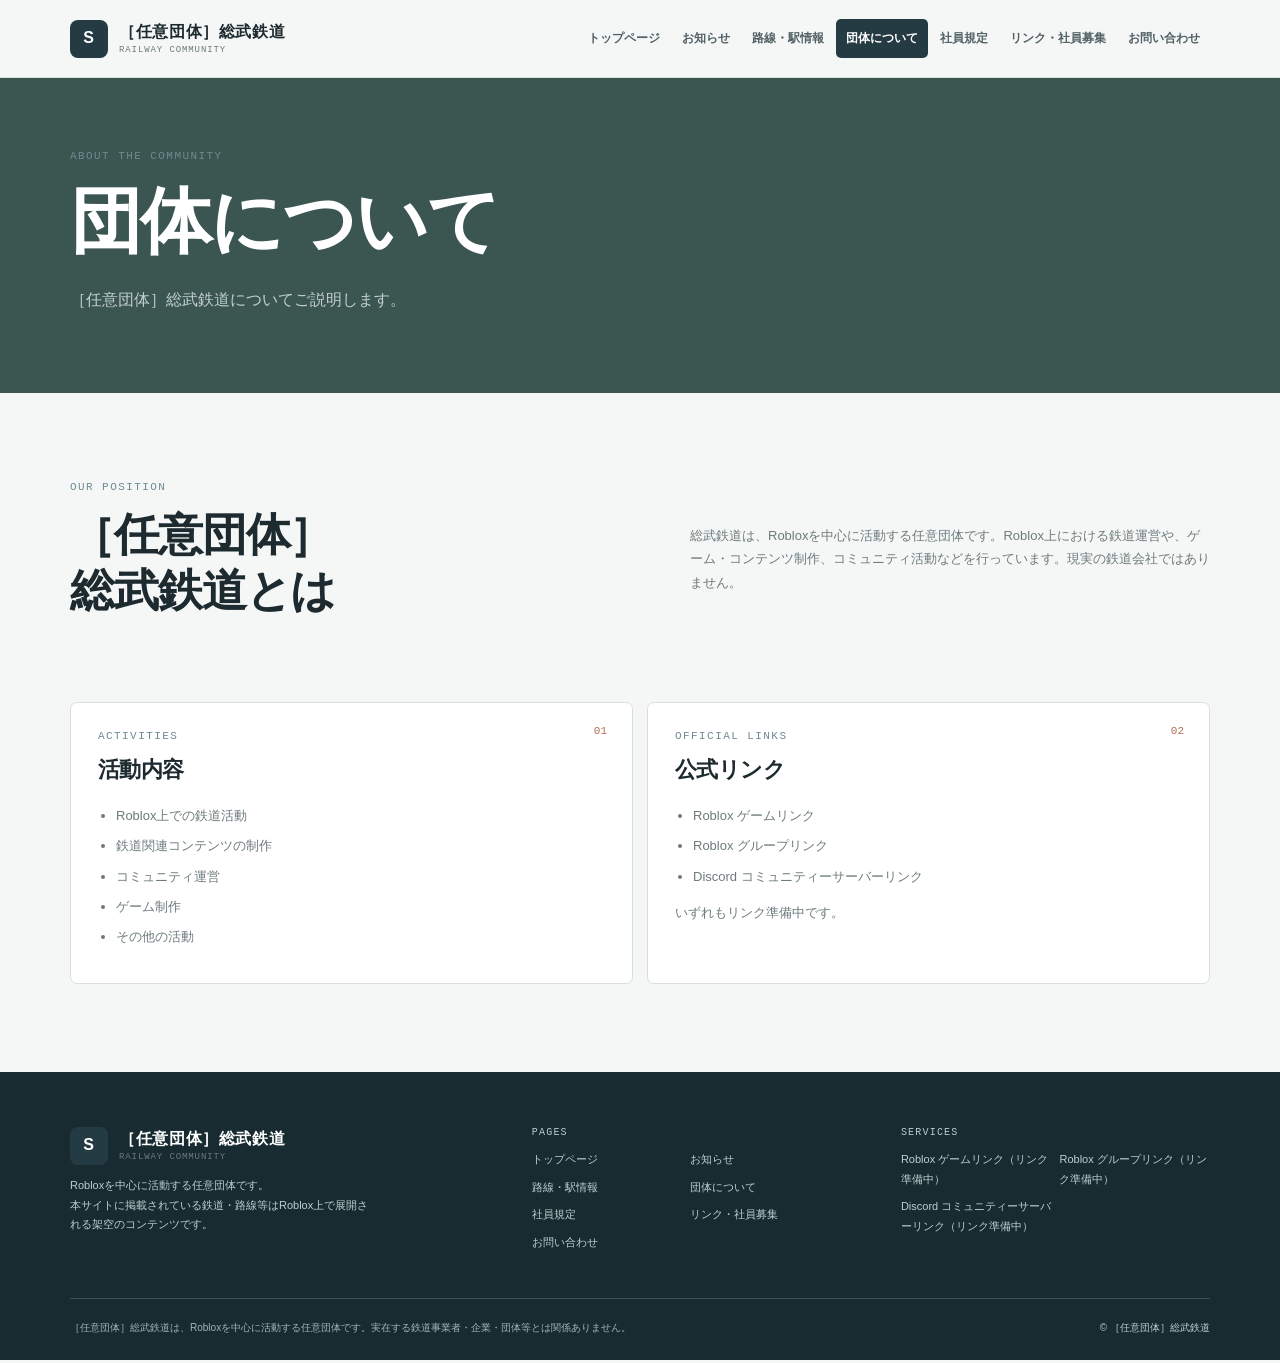
==== website/about.html @ edae3bec "first commit" ====
<!doctype html>
<html lang="ja"><head><meta charset="UTF-8"><meta name="viewport" content="width=device-width, initial-scale=1"><meta name="description" content="［任意団体］総武鉄道について。Robloxを中心に活動する任意団体です。"><title>団体について | ［任意団体］総武鉄道</title><link rel="icon" href="assets/logo/favicon.svg" type="image/svg+xml"><link rel="stylesheet" href="css/style.css"></head>
<body data-page="about"><div id="site-header"></div><main><section class="page-hero page-hero--about"><div class="container"><p class="eyebrow">ABOUT THE COMMUNITY</p><h1>団体について</h1><p>［任意団体］総武鉄道についてご説明します。</p></div></section><section class="section"><div class="container about-intro"><div><p class="eyebrow">OUR POSITION</p><h2>［任意団体］<br>総武鉄道とは</h2></div><p class="lead-copy">総武鉄道は、Robloxを中心に活動する任意団体です。Roblox上における鉄道運営や、ゲーム・コンテンツ制作、コミュニティ活動などを行っています。現実の鉄道会社ではありません。</p></div><div class="container info-grid"><article><span>01</span><p class="eyebrow">ACTIVITIES</p><h3>活動内容</h3><ul><li>Roblox上での鉄道活動</li><li>鉄道関連コンテンツの制作</li><li>コミュニティ運営</li><li>ゲーム制作</li><li>その他の活動</li></ul></article><article><span>02</span><p class="eyebrow">OFFICIAL LINKS</p><h3>公式リンク</h3><ul><li>Roblox ゲームリンク</li><li>Roblox グループリンク</li><li>Discord コミュニティーサーバーリンク</li></ul><p class="muted">いずれもリンク準備中です。</p></article></div></section></main><div id="site-footer"></div><script src="js/main.js"></script></body></html>
---- website/css/style.css ----
.article-list:before{display:none}.regulation-chapter{margin-bottom:42px}.regulation-chapter h2{font-size:25px;border-left:3px solid var(--color-accent);padding-left:14px;margin:0 0 24px}.regulation-chapter h3{font-size:18px;margin:25px 0 8px}.regulation-chapter p{font-size:13px;margin:7px 0;line-height:1.9}
 .footer-links--services{grid-template-columns:1fr}
@import url('https://fonts.googleapis.com/css2?family=Zen+Kaku+Gothic+New:wght@400;500;700;900&display=swap');
:root{--color-primary:#253b43;--color-secondary:#6e8b91;--color-accent:#b56f55;--color-background:#f5f7f6;--color-surface:#fff;--color-soft:#e8efed;--color-text:#1d2a2f;--color-muted:#6d7a7c;--color-border:#d8e0de;--font-sans:'Zen Kaku Gothic New','Yu Gothic',Meiryo,sans-serif;--font-mono:ui-monospace,SFMono-Regular,Consolas,monospace;--shadow:0 14px 35px rgba(30,55,62,.08)}*{box-sizing:border-box}html{scroll-behavior:smooth}body{margin:0;background:var(--color-background);color:var(--color-text);font-family:var(--font-sans);line-height:1.8}body.is-ready{animation:fadeIn .45s ease both}a{color:inherit;text-decoration:none}button,input,select,textarea{font:inherit}button{cursor:pointer}.container{width:min(1140px,calc(100% - 48px));margin:auto}.narrow{max-width:820px}.site-header{height:78px;background:rgba(245,247,246,.95);border-bottom:1px solid var(--color-border);position:relative;z-index:10}.header-inner{height:100%;display:flex;align-items:center;justify-content:space-between}.brand{display:flex;align-items:center;gap:11px;font-weight:900;letter-spacing:.04em}.brand-mark{display:grid;place-items:center;width:38px;height:38px;border-radius:8px;background:var(--color-primary);color:#fff;font-weight:900}.brand-text{display:flex;flex-direction:column;line-height:1.2}.brand-text small{font:500 9px var(--font-mono);color:var(--color-muted);letter-spacing:.1em;margin-top:4px}.global-nav{display:flex;align-items:center;gap:2px}.global-nav a{padding:9px 10px;font-size:12px;font-weight:700;color:#526266;border-radius:5px}.global-nav a:hover,.global-nav a.is-current{background:var(--color-primary);color:#fff}.menu-toggle{display:none;background:none;border:0;width:42px;height:42px;color:var(--color-primary)}.menu-toggle i,.menu-toggle:before,.menu-toggle:after{content:'';display:block;width:21px;height:2px;background:currentColor;margin:4px auto;transition:.2s}.eyebrow{font:500 11px var(--font-mono);letter-spacing:.13em;color:var(--color-secondary);margin:0 0 14px}.eyebrow--light{color:#b5d0ce}h1,h2,h3{line-height:1.25;letter-spacing:-.025em}h1{font-size:clamp(40px,6vw,72px);margin:0 0 20px}h2{font-size:clamp(29px,4vw,45px);margin:0 0 18px}h3{font-size:22px;margin:0 0 12px}.hero{min-height:570px;background:var(--color-primary);color:#fff;position:relative;overflow:hidden}.hero__content{position:relative;z-index:2;padding:92px 0}.hero__catch{font-size:25px;color:#d8ebe7;font-weight:700;margin-bottom:12px}.hero__lead{max-width:530px;color:#c1d0d1;font-size:14px}.actions{display:flex;gap:10px;flex-wrap:wrap;margin-top:28px}.button{display:inline-flex;align-items:center;justify-content:center;gap:18px;min-height:45px;border:1px solid transparent;border-radius:5px;padding:0 18px;font-size:12px;font-weight:900;transition:.2s}.button:hover{transform:translateY(-2px)}.button--primary{background:var(--color-accent);color:#fff}.button--light{background:#d7e8e3;color:var(--color-primary)}.button--outline{background:transparent;border-color:var(--color-border);color:var(--color-primary)}.hero__graphic{position:absolute;inset:0 0 0 54%;opacity:.85}.rail{position:absolute;right:-10%;width:120%;height:4px;background:#bdcfc8;transform:rotate(-19deg)}.rail--one{top:63%;box-shadow:0 18px 0 rgba(189,207,200,.5)}.rail--two{top:71%}.signal{position:absolute;right:23%;top:22%;width:48px;padding:9px;background:#10272e;border-radius:24px}.signal i{display:block;width:13px;height:13px;border-radius:50%;background:#52696b;margin:7px auto}.signal i:first-child{background:#d4a063}.graphic-label{position:absolute;right:8%;bottom:18%;font:10px var(--font-mono);color:#b5d0ce;letter-spacing:.16em}.notice{background:var(--color-surface);border-bottom:1px solid var(--color-border)}.notice__inner{min-height:60px;display:flex;align-items:center;gap:24px;font-size:13px}.notice strong{font-size:11px;color:var(--color-accent)}.notice a{margin-left:auto;font-weight:700;font-size:12px}.section{padding:88px 0}.section--soft{background:var(--color-soft)}.section--dark{background:var(--color-primary);color:#fff}.section-heading{display:flex;align-items:end;justify-content:space-between;margin-bottom:28px}.section-heading h2{margin-bottom:0}.section-heading--dark{margin-bottom:30px}.text-link{font-size:12px;font-weight:800;border-bottom:1px solid var(--color-accent);padding-bottom:5px}.text-link--light{color:#d7e8e3}.menu-grid{display:grid;grid-template-columns:repeat(3,1fr);gap:12px}.menu-grid a{background:#fff;border:1px solid var(--color-border);border-radius:7px;padding:23px;min-height:150px;position:relative;transition:.2s}.menu-grid a:hover{transform:translateY(-4px);box-shadow:var(--shadow)}.menu-grid small{display:block;color:var(--color-accent);font:11px var(--font-mono)}.menu-grid strong{display:block;font-size:18px;margin-top:18px}.menu-grid span{font-size:11px;color:var(--color-muted)}.menu-grid b{position:absolute;right:22px;top:20px;color:var(--color-accent);font-size:20px}.line-cards{display:grid;grid-template-columns:repeat(2,1fr);gap:14px}.line-cards article{border:1px solid #49666b;background:#294a53;border-radius:7px;padding:27px}.line-cards article>span{font:10px var(--font-mono);color:#b5d0ce}.line-cards h3{font-size:28px;margin:17px 0 8px}.line-cards p{color:#bfd0d0;font-size:13px}.line-cards b{display:inline-block;margin-top:12px;color:#d7e8e3;font-size:11px}.line-cards--light article{background:#fff;border-color:var(--color-border);color:var(--color-text)}.line-cards--light article>span{color:var(--color-secondary)}.line-cards--light p{color:var(--color-muted)}.line-cards--light b{color:var(--color-accent)}.service-section{display:grid;grid-template-columns:.8fr 1.2fr;gap:80px;align-items:start}.muted,.lead-copy{color:var(--color-muted);font-size:13px}.service-list{display:grid;grid-template-columns:repeat(2,1fr);gap:10px}.service-list>div{display:flex;justify-content:space-between;align-items:center;background:#fff;border:1px solid var(--color-border);border-radius:6px;padding:16px 18px}.service-list strong{font-size:14px}.service-list span{font-size:10px;color:var(--color-muted)}.service-list--cards{grid-template-columns:repeat(3,1fr)}.page-hero{padding:72px 0 78px;background:var(--color-primary);color:#fff}.page-hero p:not(.eyebrow){color:#c1d0d1;margin:0}.page-hero--rail{background:#355b62}.page-hero--about{background:#3b5551}.page-hero--reg{background:#4d5544}.page-hero--recruit{background:#5c4c45}.page-hero--contact{background:#3d5660}.placeholder-panel,.empty-state{background:#fff;border:1px solid var(--color-border);border-radius:8px;padding:50px;text-align:center;box-shadow:var(--shadow)}.placeholder-panel strong,.empty-state h2{display:block;font-size:20px}.placeholder-panel p,.empty-state p{color:var(--color-muted);font-size:13px;margin:8px 0 0}.empty-state__mark{display:block;color:var(--color-accent);font:26px var(--font-mono);margin-bottom:20px}.empty-state--small{padding:42px}.about-intro{display:grid;grid-template-columns:1fr 1fr;gap:100px;align-items:center}.info-grid{display:grid;grid-template-columns:repeat(2,1fr);gap:14px;margin-top:65px}.info-grid article{background:#fff;border:1px solid var(--color-border);border-radius:7px;padding:27px;position:relative}.info-grid article>span{position:absolute;right:25px;top:22px;color:var(--color-accent);font:11px var(--font-mono)}.info-grid ul{padding-left:18px;margin:20px 0 0;color:var(--color-muted);font-size:13px}.info-grid li{margin:7px 0}.regulation-layout{display:grid;grid-template-columns:210px 1fr;gap:65px}.regulation-layout aside{border-right:1px solid var(--color-border);padding-right:25px}.regulation-layout aside h2{font-size:25px}.regulation-notice{background:#e6f0ed;border-left:4px solid var(--color-secondary);padding:18px 22px;margin-bottom:20px}.regulation-notice strong{font-size:14px}.regulation-notice p{font-size:12px;color:var(--color-muted);margin:6px 0 0}.article-list:before{content:'条文は現在準備中です。正式文章の公開までお待ちください。';display:block;background:#fff;border:1px solid var(--color-border);border-radius:7px;padding:22px;color:var(--color-muted);font-size:13px}.appendix{margin-top:45px;background:var(--color-primary);color:#fff;border-radius:7px;padding:28px}.appendix .eyebrow{color:#b5d0ce}.appendix h2{font-size:28px}.appendix p:not(.eyebrow){color:#c1d0d1;font-size:13px}.contact-layout{display:grid;grid-template-columns:.75fr 1.25fr;gap:90px}.contact-layout h2{font-size:38px}.contact-form{background:#fff;border:1px solid var(--color-border);padding:29px;border-radius:7px}.contact-form label{display:block;font-size:12px;font-weight:900;margin-bottom:17px}.contact-form input,.contact-form select,.contact-form textarea{display:block;width:100%;margin-top:7px;border:1px solid var(--color-border);border-radius:4px;background:var(--color-background);padding:11px;outline:0;font-size:12px}.contact-form input:focus,.contact-form select:focus,.contact-form textarea:focus{border-color:var(--color-secondary);box-shadow:0 0 0 3px rgba(110,139,145,.15)}.form-status{min-height:24px;text-align:center;color:var(--color-secondary);font-size:12px}.error-page{text-align:center}.site-footer{background:#172b31;color:#bdd0d0;padding:55px 0 23px}.footer-top{display:grid;grid-template-columns:1.3fr 1fr 1fr;gap:60px;padding-bottom:45px}.footer-brand{color:#fff}.footer-description{font-size:11px;max-width:300px}.footer-column h3{font:10px var(--font-mono);color:#b5d0ce;letter-spacing:.12em}.footer-links{display:grid;grid-template-columns:1fr 1fr;gap:8px;font-size:11px}.footer-links a:hover{color:#fff}.footer-bottom{border-top:1px solid #38535a;padding-top:20px;display:flex;justify-content:space-between;gap:20px;font-size:10px}.footer-notice{max-width:720px;margin:0;color:#9eb7b8}.toast{position:fixed;right:20px;bottom:20px;z-index:20;background:var(--color-primary);color:#fff;border-left:3px solid var(--color-accent);padding:13px 17px;border-radius:4px;font-size:12px;animation:fadeUp .25s ease both}@keyframes fadeIn{from{opacity:0}to{opacity:1}}@keyframes fadeUp{from{opacity:0;transform:translateY(8px)}to{opacity:1;transform:none}}@media(max-width:900px){.global-nav a{padding:8px 6px;font-size:10px}.service-section{gap:35px}.footer-top{gap:30px}}@media(max-width:700px){.container{width:calc(100% - 32px)}.site-header{height:70px}.brand-mark{width:34px;height:34px}.brand-text{font-size:13px}.menu-toggle{display:block}.global-nav{display:none;position:absolute;top:70px;left:0;right:0;padding:10px 16px;background:var(--color-background);border-bottom:1px solid var(--color-border);box-shadow:var(--shadow);flex-direction:column;align-items:stretch}.global-nav.is-open{display:flex}.global-nav a{padding:12px 10px;font-size:12px}.menu-toggle.is-open:before{transform:translateY(6px) rotate(45deg)}.menu-toggle.is-open i{opacity:0}.menu-toggle.is-open:after{transform:translateY(-6px) rotate(-45deg)}.hero{min-height:650px}.hero__content{padding-top:68px}.hero__graphic{inset:47% -20% 0 15%;opacity:.55}.hero__lead{font-size:13px}.notice__inner{padding:14px 0;display:grid;grid-template-columns:auto 1fr;gap:5px 14px}.notice a{margin:0;grid-column:2}.section{padding:65px 0}.menu-grid,.line-cards,.info-grid,.service-list,.service-section,.about-intro,.regulation-layout,.contact-layout{grid-template-columns:1fr}.section-heading{align-items:start;flex-direction:column;gap:12px}.service-list--cards{grid-template-columns:1fr}.page-hero{padding:55px 0 62px}.placeholder-panel,.empty-state{padding:35px 20px}.regulation-layout aside{border-right:0;border-bottom:1px solid var(--color-border);padding:0 0 25px}.contact-layout{gap:30px}.contact-layout h2{font-size:31px}.footer-top{grid-template-columns:1fr 1fr;gap:28px}.footer-top>div:first-child{grid-column:1 / -1}.footer-bottom{display:block}.footer-notice{margin-bottom:15px}}@media(prefers-reduced-motion:reduce){*,*:before,*:after{animation-duration:.01ms!important;transition-duration:.01ms!important;scroll-behavior:auto!important}}
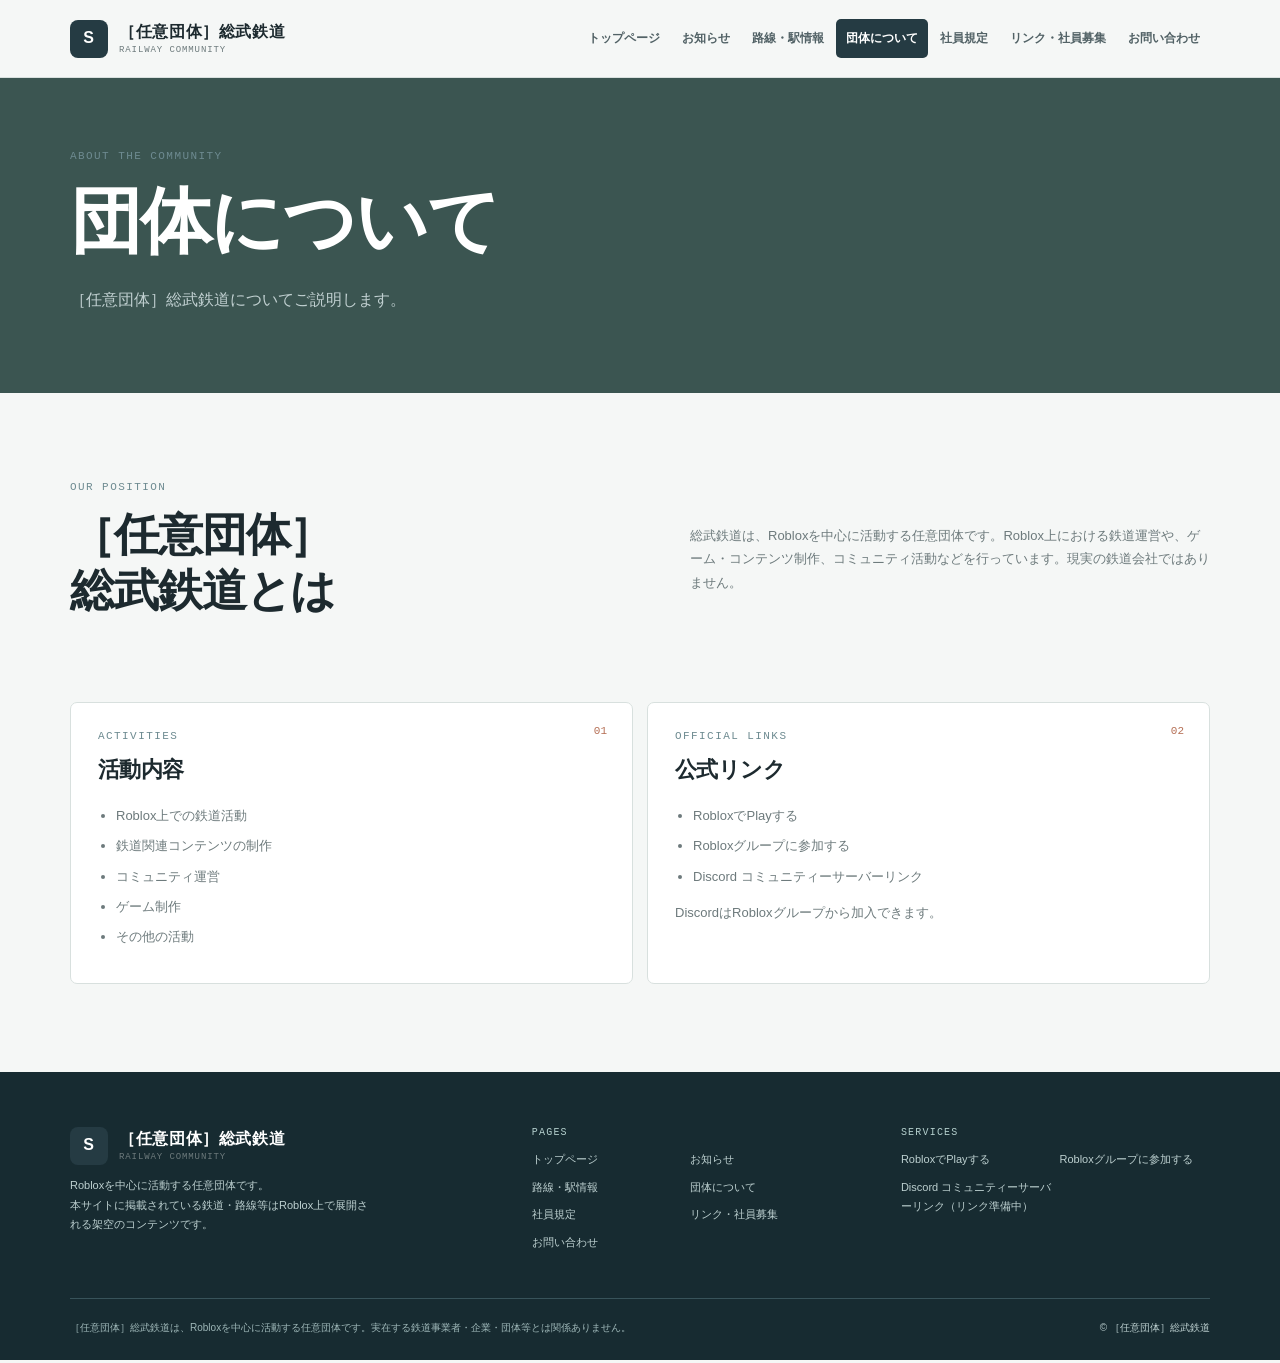
==== commit b106247c: "Update links and regulations appendix" ====
--- a/website/about.html
+++ b/website/about.html
@@ -1,3 +1,3 @@
 <!doctype html>
 <html lang="ja"><head><meta charset="UTF-8"><meta name="viewport" content="width=device-width, initial-scale=1"><meta name="description" content="［任意団体］総武鉄道について。Robloxを中心に活動する任意団体です。"><title>団体について | ［任意団体］総武鉄道</title><link rel="icon" href="assets/logo/favicon.svg" type="image/svg+xml"><link rel="stylesheet" href="css/style.css"></head>
-<body data-page="about"><div id="site-header"></div><main><section class="page-hero page-hero--about"><div class="container"><p class="eyebrow">ABOUT THE COMMUNITY</p><h1>団体について</h1><p>［任意団体］総武鉄道についてご説明します。</p></div></section><section class="section"><div class="container about-intro"><div><p class="eyebrow">OUR POSITION</p><h2>［任意団体］<br>総武鉄道とは</h2></div><p class="lead-copy">総武鉄道は、Robloxを中心に活動する任意団体です。Roblox上における鉄道運営や、ゲーム・コンテンツ制作、コミュニティ活動などを行っています。現実の鉄道会社ではありません。</p></div><div class="container info-grid"><article><span>01</span><p class="eyebrow">ACTIVITIES</p><h3>活動内容</h3><ul><li>Roblox上での鉄道活動</li><li>鉄道関連コンテンツの制作</li><li>コミュニティ運営</li><li>ゲーム制作</li><li>その他の活動</li></ul></article><article><span>02</span><p class="eyebrow">OFFICIAL LINKS</p><h3>公式リンク</h3><ul><li>Roblox ゲームリンク</li><li>Roblox グループリンク</li><li>Discord コミュニティーサーバーリンク</li></ul><p class="muted">いずれもリンク準備中です。</p></article></div></section></main><div id="site-footer"></div><script src="js/main.js"></script></body></html>+<body data-page="about"><div id="site-header"></div><main><section class="page-hero page-hero--about"><div class="container"><p class="eyebrow">ABOUT THE COMMUNITY</p><h1>団体について</h1><p>［任意団体］総武鉄道についてご説明します。</p></div></section><section class="section"><div class="container about-intro"><div><p class="eyebrow">OUR POSITION</p><h2>［任意団体］<br>総武鉄道とは</h2></div><p class="lead-copy">総武鉄道は、Robloxを中心に活動する任意団体です。Roblox上における鉄道運営や、ゲーム・コンテンツ制作、コミュニティ活動などを行っています。現実の鉄道会社ではありません。</p></div><div class="container info-grid"><article><span>01</span><p class="eyebrow">ACTIVITIES</p><h3>活動内容</h3><ul><li>Roblox上での鉄道活動</li><li>鉄道関連コンテンツの制作</li><li>コミュニティ運営</li><li>ゲーム制作</li><li>その他の活動</li></ul></article><article><span>02</span><p class="eyebrow">OFFICIAL LINKS</p><h3>公式リンク</h3><ul><li><a href="https://www.roblox.com/ja/home" target="_blank" rel="noopener noreferrer">RobloxでPlayする</a></li><li><a href="https://www.roblox.com/share/g/477136599" target="_blank" rel="noopener noreferrer">Robloxグループに参加する</a></li><li>Discord コミュニティーサーバーリンク</li></ul><p class="muted">DiscordはRobloxグループから加入できます。</p></article></div></section></main><div id="site-footer"></div><script src="js/main.js"></script></body></html>
--- a/website/css/style.css
+++ b/website/css/style.css
@@ -1,4 +1,4 @@
- .article-list:before{display:none}.regulation-chapter{margin-bottom:42px}.regulation-chapter h2{font-size:25px;border-left:3px solid var(--color-accent);padding-left:14px;margin:0 0 24px}.regulation-chapter h3{font-size:18px;margin:25px 0 8px}.regulation-chapter p{font-size:13px;margin:7px 0;line-height:1.9}
+ .article-list:before{content:none!important;display:none!important}.regulation-chapter{margin-bottom:42px}.regulation-chapter h2{font-size:25px;border-left:3px solid var(--color-accent);padding-left:14px;margin:0 0 24px}.regulation-chapter h3{font-size:18px;margin:25px 0 8px}.regulation-chapter p{font-size:13px;margin:7px 0;line-height:1.9}
  .footer-links--services{grid-template-columns:1fr}
 @import url('https://fonts.googleapis.com/css2?family=Zen+Kaku+Gothic+New:wght@400;500;700;900&display=swap');
 :root{--color-primary:#253b43;--color-secondary:#6e8b91;--color-accent:#b56f55;--color-background:#f5f7f6;--color-surface:#fff;--color-soft:#e8efed;--color-text:#1d2a2f;--color-muted:#6d7a7c;--color-border:#d8e0de;--font-sans:'Zen Kaku Gothic New','Yu Gothic',Meiryo,sans-serif;--font-mono:ui-monospace,SFMono-Regular,Consolas,monospace;--shadow:0 14px 35px rgba(30,55,62,.08)}*{box-sizing:border-box}html{scroll-behavior:smooth}body{margin:0;background:var(--color-background);color:var(--color-text);font-family:var(--font-sans);line-height:1.8}body.is-ready{animation:fadeIn .45s ease both}a{color:inherit;text-decoration:none}button,input,select,textarea{font:inherit}button{cursor:pointer}.container{width:min(1140px,calc(100% - 48px));margin:auto}.narrow{max-width:820px}.site-header{height:78px;background:rgba(245,247,246,.95);border-bottom:1px solid var(--color-border);position:relative;z-index:10}.header-inner{height:100%;display:flex;align-items:center;justify-content:space-between}.brand{display:flex;align-items:center;gap:11px;font-weight:900;letter-spacing:.04em}.brand-mark{display:grid;place-items:center;width:38px;height:38px;border-radius:8px;background:var(--color-primary);color:#fff;font-weight:900}.brand-text{display:flex;flex-direction:column;line-height:1.2}.brand-text small{font:500 9px var(--font-mono);color:var(--color-muted);letter-spacing:.1em;margin-top:4px}.global-nav{display:flex;align-items:center;gap:2px}.global-nav a{padding:9px 10px;font-size:12px;font-weight:700;color:#526266;border-radius:5px}.global-nav a:hover,.global-nav a.is-current{background:var(--color-primary);color:#fff}.menu-toggle{display:none;background:none;border:0;width:42px;height:42px;color:var(--color-primary)}.menu-toggle i,.menu-toggle:before,.menu-toggle:after{content:'';display:block;width:21px;height:2px;background:currentColor;margin:4px auto;transition:.2s}.eyebrow{font:500 11px var(--font-mono);letter-spacing:.13em;color:var(--color-secondary);margin:0 0 14px}.eyebrow--light{color:#b5d0ce}h1,h2,h3{line-height:1.25;letter-spacing:-.025em}h1{font-size:clamp(40px,6vw,72px);margin:0 0 20px}h2{font-size:clamp(29px,4vw,45px);margin:0 0 18px}h3{font-size:22px;margin:0 0 12px}.hero{min-height:570px;background:var(--color-primary);color:#fff;position:relative;overflow:hidden}.hero__content{position:relative;z-index:2;padding:92px 0}.hero__catch{font-size:25px;color:#d8ebe7;font-weight:700;margin-bottom:12px}.hero__lead{max-width:530px;color:#c1d0d1;font-size:14px}.actions{display:flex;gap:10px;flex-wrap:wrap;margin-top:28px}.button{display:inline-flex;align-items:center;justify-content:center;gap:18px;min-height:45px;border:1px solid transparent;border-radius:5px;padding:0 18px;font-size:12px;font-weight:900;transition:.2s}.button:hover{transform:translateY(-2px)}.button--primary{background:var(--color-accent);color:#fff}.button--light{background:#d7e8e3;color:var(--color-primary)}.button--outline{background:transparent;border-color:var(--color-border);color:var(--color-primary)}.hero__graphic{position:absolute;inset:0 0 0 54%;opacity:.85}.rail{position:absolute;right:-10%;width:120%;height:4px;background:#bdcfc8;transform:rotate(-19deg)}.rail--one{top:63%;box-shadow:0 18px 0 rgba(189,207,200,.5)}.rail--two{top:71%}.signal{position:absolute;right:23%;top:22%;width:48px;padding:9px;background:#10272e;border-radius:24px}.signal i{display:block;width:13px;height:13px;border-radius:50%;background:#52696b;margin:7px auto}.signal i:first-child{background:#d4a063}.graphic-label{position:absolute;right:8%;bottom:18%;font:10px var(--font-mono);color:#b5d0ce;letter-spacing:.16em}.notice{background:var(--color-surface);border-bottom:1px solid var(--color-border)}.notice__inner{min-height:60px;display:flex;align-items:center;gap:24px;font-size:13px}.notice strong{font-size:11px;color:var(--color-accent)}.notice a{margin-left:auto;font-weight:700;font-size:12px}.section{padding:88px 0}.section--soft{background:var(--color-soft)}.section--dark{background:var(--color-primary);color:#fff}.section-heading{display:flex;align-items:end;justify-content:space-between;margin-bottom:28px}.section-heading h2{margin-bottom:0}.section-heading--dark{margin-bottom:30px}.text-link{font-size:12px;font-weight:800;border-bottom:1px solid var(--color-accent);padding-bottom:5px}.text-link--light{color:#d7e8e3}.menu-grid{display:grid;grid-template-columns:repeat(3,1fr);gap:12px}.menu-grid a{background:#fff;border:1px solid var(--color-border);border-radius:7px;padding:23px;min-height:150px;position:relative;transition:.2s}.menu-grid a:hover{transform:translateY(-4px);box-shadow:var(--shadow)}.menu-grid small{display:block;color:var(--color-accent);font:11px var(--font-mono)}.menu-grid strong{display:block;font-size:18px;margin-top:18px}.menu-grid span{font-size:11px;color:var(--color-muted)}.menu-grid b{position:absolute;right:22px;top:20px;color:var(--color-accent);font-size:20px}.line-cards{display:grid;grid-template-columns:repeat(2,1fr);gap:14px}.line-cards article{border:1px solid #49666b;background:#294a53;border-radius:7px;padding:27px}.line-cards article>span{font:10px var(--font-mono);color:#b5d0ce}.line-cards h3{font-size:28px;margin:17px 0 8px}.line-cards p{color:#bfd0d0;font-size:13px}.line-cards b{display:inline-block;margin-top:12px;color:#d7e8e3;font-size:11px}.line-cards--light article{background:#fff;border-color:var(--color-border);color:var(--color-text)}.line-cards--light article>span{color:var(--color-secondary)}.line-cards--light p{color:var(--color-muted)}.line-cards--light b{color:var(--color-accent)}.service-section{display:grid;grid-template-columns:.8fr 1.2fr;gap:80px;align-items:start}.muted,.lead-copy{color:var(--color-muted);font-size:13px}.service-list{display:grid;grid-template-columns:repeat(2,1fr);gap:10px}.service-list>div{display:flex;justify-content:space-between;align-items:center;background:#fff;border:1px solid var(--color-border);border-radius:6px;padding:16px 18px}.service-list strong{font-size:14px}.service-list span{font-size:10px;color:var(--color-muted)}.service-list--cards{grid-template-columns:repeat(3,1fr)}.page-hero{padding:72px 0 78px;background:var(--color-primary);color:#fff}.page-hero p:not(.eyebrow){color:#c1d0d1;margin:0}.page-hero--rail{background:#355b62}.page-hero--about{background:#3b5551}.page-hero--reg{background:#4d5544}.page-hero--recruit{background:#5c4c45}.page-hero--contact{background:#3d5660}.placeholder-panel,.empty-state{background:#fff;border:1px solid var(--color-border);border-radius:8px;padding:50px;text-align:center;box-shadow:var(--shadow)}.placeholder-panel strong,.empty-state h2{display:block;font-size:20px}.placeholder-panel p,.empty-state p{color:var(--color-muted);font-size:13px;margin:8px 0 0}.empty-state__mark{display:block;color:var(--color-accent);font:26px var(--font-mono);margin-bottom:20px}.empty-state--small{padding:42px}.about-intro{display:grid;grid-template-columns:1fr 1fr;gap:100px;align-items:center}.info-grid{display:grid;grid-template-columns:repeat(2,1fr);gap:14px;margin-top:65px}.info-grid article{background:#fff;border:1px solid var(--color-border);border-radius:7px;padding:27px;position:relative}.info-grid article>span{position:absolute;right:25px;top:22px;color:var(--color-accent);font:11px var(--font-mono)}.info-grid ul{padding-left:18px;margin:20px 0 0;color:var(--color-muted);font-size:13px}.info-grid li{margin:7px 0}.regulation-layout{display:grid;grid-template-columns:210px 1fr;gap:65px}.regulation-layout aside{border-right:1px solid var(--color-border);padding-right:25px}.regulation-layout aside h2{font-size:25px}.regulation-notice{background:#e6f0ed;border-left:4px solid var(--color-secondary);padding:18px 22px;margin-bottom:20px}.regulation-notice strong{font-size:14px}.regulation-notice p{font-size:12px;color:var(--color-muted);margin:6px 0 0}.article-list:before{content:'条文は現在準備中です。正式文章の公開までお待ちください。';display:block;background:#fff;border:1px solid var(--color-border);border-radius:7px;padding:22px;color:var(--color-muted);font-size:13px}.appendix{margin-top:45px;background:var(--color-primary);color:#fff;border-radius:7px;padding:28px}.appendix .eyebrow{color:#b5d0ce}.appendix h2{font-size:28px}.appendix p:not(.eyebrow){color:#c1d0d1;font-size:13px}.contact-layout{display:grid;grid-template-columns:.75fr 1.25fr;gap:90px}.contact-layout h2{font-size:38px}.contact-form{background:#fff;border:1px solid var(--color-border);padding:29px;border-radius:7px}.contact-form label{display:block;font-size:12px;font-weight:900;margin-bottom:17px}.contact-form input,.contact-form select,.contact-form textarea{display:block;width:100%;margin-top:7px;border:1px solid var(--color-border);border-radius:4px;background:var(--color-background);padding:11px;outline:0;font-size:12px}.contact-form input:focus,.contact-form select:focus,.contact-form textarea:focus{border-color:var(--color-secondary);box-shadow:0 0 0 3px rgba(110,139,145,.15)}.form-status{min-height:24px;text-align:center;color:var(--color-secondary);font-size:12px}.error-page{text-align:center}.site-footer{background:#172b31;color:#bdd0d0;padding:55px 0 23px}.footer-top{display:grid;grid-template-columns:1.3fr 1fr 1fr;gap:60px;padding-bottom:45px}.footer-brand{color:#fff}.footer-description{font-size:11px;max-width:300px}.footer-column h3{font:10px var(--font-mono);color:#b5d0ce;letter-spacing:.12em}.footer-links{display:grid;grid-template-columns:1fr 1fr;gap:8px;font-size:11px}.footer-links a:hover{color:#fff}.footer-bottom{border-top:1px solid #38535a;padding-top:20px;display:flex;justify-content:space-between;gap:20px;font-size:10px}.footer-notice{max-width:720px;margin:0;color:#9eb7b8}.toast{position:fixed;right:20px;bottom:20px;z-index:20;background:var(--color-primary);color:#fff;border-left:3px solid var(--color-accent);padding:13px 17px;border-radius:4px;font-size:12px;animation:fadeUp .25s ease both}@keyframes fadeIn{from{opacity:0}to{opacity:1}}@keyframes fadeUp{from{opacity:0;transform:translateY(8px)}to{opacity:1;transform:none}}@media(max-width:900px){.global-nav a{padding:8px 6px;font-size:10px}.service-section{gap:35px}.footer-top{gap:30px}}@media(max-width:700px){.container{width:calc(100% - 32px)}.site-header{height:70px}.brand-mark{width:34px;height:34px}.brand-text{font-size:13px}.menu-toggle{display:block}.global-nav{display:none;position:absolute;top:70px;left:0;right:0;padding:10px 16px;background:var(--color-background);border-bottom:1px solid var(--color-border);box-shadow:var(--shadow);flex-direction:column;align-items:stretch}.global-nav.is-open{display:flex}.global-nav a{padding:12px 10px;font-size:12px}.menu-toggle.is-open:before{transform:translateY(6px) rotate(45deg)}.menu-toggle.is-open i{opacity:0}.menu-toggle.is-open:after{transform:translateY(-6px) rotate(-45deg)}.hero{min-height:650px}.hero__content{padding-top:68px}.hero__graphic{inset:47% -20% 0 15%;opacity:.55}.hero__lead{font-size:13px}.notice__inner{padding:14px 0;display:grid;grid-template-columns:auto 1fr;gap:5px 14px}.notice a{margin:0;grid-column:2}.section{padding:65px 0}.menu-grid,.line-cards,.info-grid,.service-list,.service-section,.about-intro,.regulation-layout,.contact-layout{grid-template-columns:1fr}.section-heading{align-items:start;flex-direction:column;gap:12px}.service-list--cards{grid-template-columns:1fr}.page-hero{padding:55px 0 62px}.placeholder-panel,.empty-state{padding:35px 20px}.regulation-layout aside{border-right:0;border-bottom:1px solid var(--color-border);padding:0 0 25px}.contact-layout{gap:30px}.contact-layout h2{font-size:31px}.footer-top{grid-template-columns:1fr 1fr;gap:28px}.footer-top>div:first-child{grid-column:1 / -1}.footer-bottom{display:block}.footer-notice{margin-bottom:15px}}@media(prefers-reduced-motion:reduce){*,*:before,*:after{animation-duration:.01ms!important;transition-duration:.01ms!important;scroll-behavior:auto!important}}
